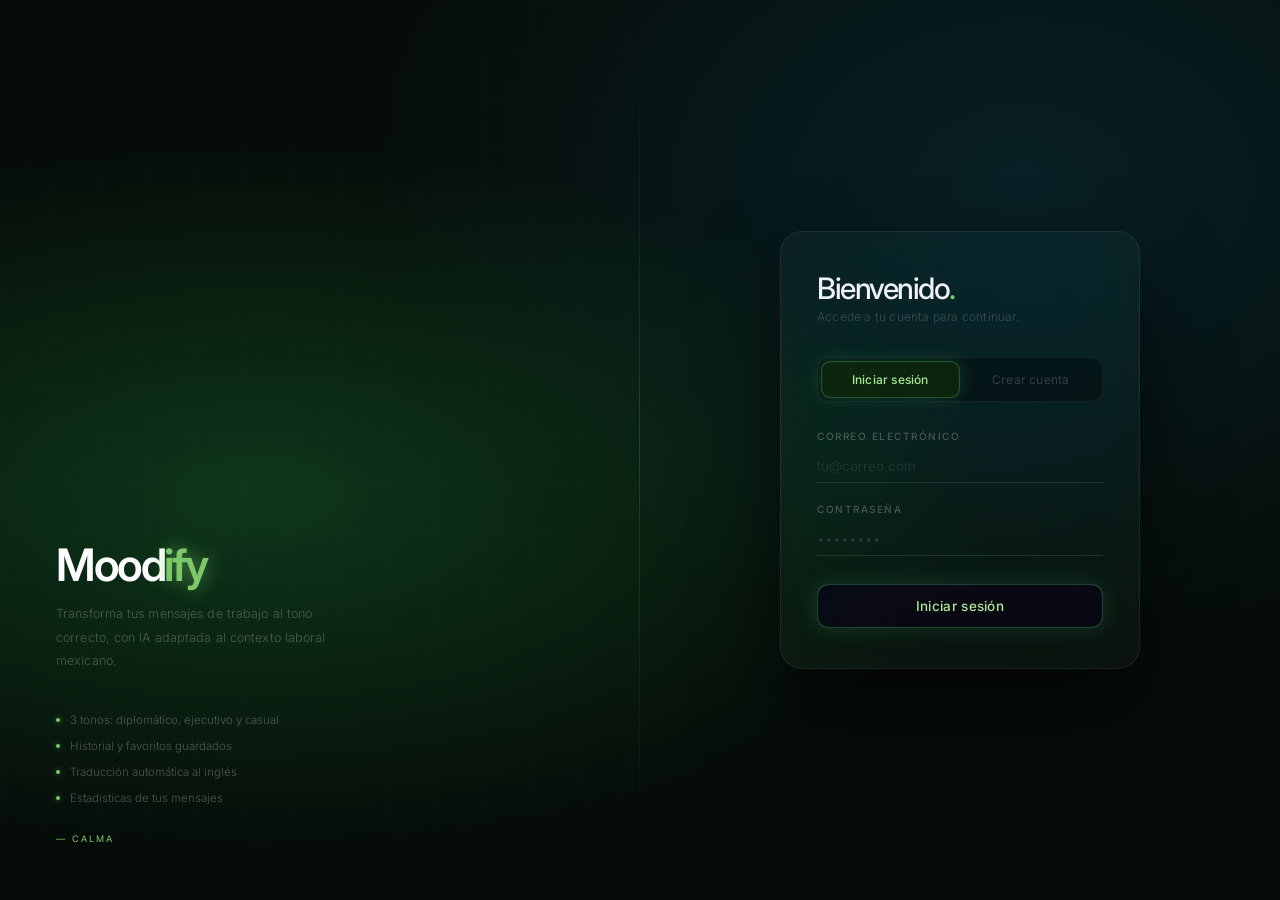
==== frontend/app.html @ ac83b58a "Add FastAPI backend, LLM agent and frontend Introduce full Moodify backend and frontend scaffold. Ad" ====
<!DOCTYPE html>
<html lang="es">
<head>
  <meta charset="UTF-8">
  <meta name="viewport" content="width=device-width, initial-scale=1.0">
  <title>Moodify</title>
  <link rel="stylesheet" href="css/app.css">
</head>
<body>

<!-- Overlay de carga -->
<div id="moodify-overlay">
  <div class="overlay-eyes">
    <div class="ov-eye-unit">
      <div class="ov-brow"></div>
      <div class="ov-eye"><div class="ov-pupil"></div></div>
    </div>
    <div class="ov-eye-unit">
      <div class="ov-brow" style="animation-delay:0.15s"></div>
      <div class="ov-eye"><div class="ov-pupil"></div></div>
    </div>
  </div>
  <div class="dot-bar-wrap">
    <div class="dot-bar-track">
      <div class="dot-bar-progress" id="ov-prog"></div>
      <div class="dot-bar-dot" id="ov-dot" style="left:0%"></div>
    </div>
    <div class="dot-bar-meta">
      <span class="dot-bar-phase" id="ov-phase">INICIANDO</span>
      <span class="dot-bar-pct"   id="ov-pct">0%</span>
    </div>
  </div>
</div>

<!-- Nav -->
<nav class="top-nav" id="top-nav">
  <div class="nav-tabs" id="nav-tabs">
    <button class="nav-tab active" data-tab="transformar" onclick="switchPanel('transformar')">✦ Transformar</button>
    <button class="nav-tab"        data-tab="historial"   onclick="switchPanel('historial')">📋 Historial</button>
    <button class="nav-tab"        data-tab="favoritos"   onclick="switchPanel('favoritos')">★ Favoritos</button>
    <button class="nav-tab locked" data-tab="estadisticas" id="tab-stats">📊 Estadísticas</button>
  </div>
  <div class="nav-right">
    <div class="nav-dot"></div>
    <span class="nav-username" id="nav-username">@usuario</span>
    <button class="btn-nav-logout" onclick="doLogout()">Cerrar sesión</button>
  </div>
</nav>

<!-- ════════════════════════════════════
     PANEL: TRANSFORMAR
════════════════════════════════════ -->
<div class="main-wrap app-panel active" id="panel-transformar">

  <div class="moodify-header">
    <div class="moodify-titulo">
      M<span class="eyes-inline">
        <span class="eye-unit"><span class="brow"></span><span class="eye" id="eye1"></span></span>
        <span class="eye-unit"><span class="brow"></span><span class="eye" id="eye2"></span></span>
      </span>DIFY
    </div>
    <div class="moodify-sub"><span class="moodify-sub-accent">▸</span> REESCRITURA INTELIGENTE CON IA</div>
  </div>

  <div class="transform-grid">
    <!-- Columna izquierda -->
    <div>
      <textarea
        class="textarea-main"
        id="msg-input"
        placeholder="Escribe aquí tu mensaje — con groserías, slang, emojis o como salga..."
        oninput="onInputChange()"
        onkeydown="if(event.ctrlKey&&event.key==='Enter')doTransform()"
      ></textarea>
      <button class="btn-transform" onclick="doTransform()">Transformar ✦</button>

      <!-- Detector de idioma -->
      <div class="detector-box" id="detector-box">
        <div class="det-neutral">🌐 Idioma — Escribe para detectar</div>
      </div>

      <!-- Asesor emocional -->
      <div class="clippy-wrap" id="clippy-wrap" style="display:none;">
        <div class="clippy-header">
          <span class="clip-dot"></span> MOODIFY DICE
        </div>
        <div id="clippy-items"></div>
      </div>
    </div>

    <!-- Columna derecha -->
    <div>
      <!-- Barra de idioma de salida -->
      <div class="lang-bar">
        <span class="lang-label">🌐 Salida en</span>
        <button class="lang-btn on" id="btn-es" onclick="selectLang('es')">✓ ES 🇲🇽</button>
        <button class="lang-btn"   id="btn-en" onclick="selectLang('en')">EN 🇺🇸</button>
        <button class="btn-translate" onclick="doTranslate()">Traducir ✦</button>
      </div>

      <div class="outputs-label">— VERSIONES ADAPTADAS</div>

      <!-- Diplomático -->
      <div class="output-section">
        <div class="output-header oh-dipl">
          <span class="tone-badge badge-dipl">🤝 Diplomático</span>
        </div>
        <div class="output-body ob-dipl" id="out-dipl">
          <span class="output-placeholder">La versión diplomática aparecerá aquí...</span>
          <button class="copy-btn" onclick="copyText('out-dipl')" style="display:none;">Copiar</button>
        </div>
      </div>

      <!-- Ejecutivo -->
      <div class="output-section">
        <div class="output-header oh-ejec">
          <span class="tone-badge badge-ejec">💼 Ejecutivo</span>
        </div>
        <div class="output-body ob-ejec" id="out-ejec">
          <span class="output-placeholder">La versión ejecutiva aparecerá aquí...</span>
          <button class="copy-btn" onclick="copyText('out-ejec')" style="display:none;">Copiar</button>
        </div>
      </div>

      <!-- Casual -->
      <div class="output-section">
        <div class="output-header oh-casu">
          <span class="tone-badge badge-casu">😊 Casual</span>
        </div>
        <div class="output-body ob-casu" id="out-casu">
          <span class="output-placeholder">La versión casual aparecerá aquí...</span>
          <button class="copy-btn" onclick="copyText('out-casu')" style="display:none;">Copiar</button>
        </div>
      </div>
    </div>
  </div>
</div>

<!-- ════════════════════════════════════
     PANEL: HISTORIAL
════════════════════════════════════ -->
<div class="main-wrap app-panel" id="panel-historial">
  <div class="section-wrap">
    <button class="back-btn" onclick="switchPanel('transformar')">← Volver a Transformar</button>
    <div class="section-title">— HISTORIAL DE MENSAJES</div>
    <div id="historial-content"><div class="empty-state">Cargando...</div></div>
  </div>
</div>

<!-- ════════════════════════════════════
     PANEL: FAVORITOS
════════════════════════════════════ -->
<div class="main-wrap app-panel" id="panel-favoritos">
  <div class="section-wrap">
    <button class="back-btn" onclick="switchPanel('transformar')">← Volver a Transformar</button>
    <div class="section-title">— FAVORITOS</div>
    <div id="favoritos-content"><div class="empty-state">Cargando...</div></div>
  </div>
</div>

<!-- ════════════════════════════════════
     PANEL: ESTADÍSTICAS
════════════════════════════════════ -->
<div class="main-wrap app-panel" id="panel-estadisticas">
  <div class="section-wrap">
    <button class="back-btn" onclick="switchPanel('transformar')">← Volver a Transformar</button>
    <div class="section-title">— TUS ESTADÍSTICAS</div>
    <div id="stats-content"><div class="empty-state">Cargando...</div></div>
  </div>
</div>

<script src="js/app.js"></script>
<script src="js/historial.js"></script>
</body>
</html>
---- frontend/css/app.css ----
@import url('https://fonts.googleapis.com/css2?family=Plus+Jakarta+Sans:wght@300;400;500;600;800;900&family=Space+Mono:wght@400;700&family=Syne:wght@700;800&display=swap');

*, *::before, *::after { box-sizing: border-box; }
* { font-family: 'Plus Jakarta Sans', sans-serif; }
html, body { background: #F2F2F0; min-height: 100vh; }
body { padding: 0; margin: 0; }

/* ── Nav ── */
.top-nav {
    position: fixed; top: 0; left: 0; right: 0; z-index: 8500;
    background: rgba(8,12,10,0.97);
    backdrop-filter: blur(20px) saturate(1.5);
    -webkit-backdrop-filter: blur(20px) saturate(1.5);
    border-bottom: 1px solid rgba(184,240,0,0.1);
    display: flex; align-items: center; padding: 0 24px; height: 56px;
    box-shadow: 0 1px 0 rgba(184,240,0,0.04), 0 4px 24px rgba(0,0,0,0.5);
    color: white;
}
.nav-tabs { display: flex; gap: 2px; flex: 1; }
.nav-tab {
    background: transparent; border: none;
    border-radius: 8px; font-size: 12px; font-weight: 600;
    letter-spacing: 0.3px; color: rgba(255,255,255,0.4);
    padding: 8px 18px; cursor: pointer;
    font-family: 'Plus Jakarta Sans', sans-serif;
    transition: all 0.15s; white-space: nowrap;
}
.nav-tab:hover { color: rgba(255,255,255,0.75); background: rgba(255,255,255,0.06); }
.nav-tab.active { color: #B8F000; background: rgba(184,240,0,0.1); box-shadow: 0 0 0 1px rgba(184,240,0,0.15) inset; }
.nav-tab.locked { color: rgba(255,255,255,0.15); cursor: default; pointer-events: none; }
.nav-right { display: flex; align-items: center; gap: 12px; margin-left: auto; flex-shrink: 0; }
.nav-dot { width: 6px; height: 6px; border-radius: 50%; background: #B8F000; animation: nav-dot-pulse 3s ease-in-out infinite; }
@keyframes nav-dot-pulse { 0%,100%{box-shadow:0 0 0 0 rgba(184,240,0,0.4);} 50%{box-shadow:0 0 0 4px rgba(184,240,0,0);} }
.nav-username { font-size: 11px; color: rgba(255,255,255,0.4); font-family: 'Space Mono', monospace; letter-spacing: 0.5px; }
.btn-nav-logout {
    background: rgba(255,255,255,0.05); color: rgba(255,255,255,0.35);
    border: 1px solid rgba(255,255,255,0.1); border-radius: 8px;
    font-size: 11px; font-weight: 600; padding: 6px 14px; cursor: pointer;
    font-family: 'Plus Jakarta Sans', sans-serif; transition: all 0.15s;
}
.btn-nav-logout:hover { border-color: rgba(255,107,107,0.4); color: #FF6B6B; background: rgba(255,107,107,0.07); }

/* ── Overlay de carga ── */
#moodify-overlay {
    position: fixed; inset: 0; background: rgba(242,242,240,0.92);
    backdrop-filter: blur(12px); z-index: 9500; display: none;
    flex-direction: column; align-items: center; justify-content: center; gap: 28px;
}
#moodify-overlay.active { display: flex; animation: overlay-in 0.2s ease both; }
@keyframes overlay-in { from{opacity:0;} to{opacity:1;} }
.overlay-eyes { display: flex; gap: 16px; align-items: center; }
.ov-eye-unit { display: flex; flex-direction: column; align-items: center; gap: 6px; }
.ov-brow { width: 38px; height: 3.5px; border-radius: 3px; background: #B8F000; animation: ov-brow-pulse 0.9s ease-in-out infinite; }
.ov-eye {
    width: 50px; height: 50px; background: #0A0A0A; border-radius: 50%;
    border: 2.5px dashed #B8F000; display: flex; align-items: center; justify-content: center;
    animation: ov-eye-pulse 0.8s ease-in-out infinite, ov-border-spin 1s linear infinite;
    box-shadow: 0 0 0 3px rgba(184,240,0,0.15), 0 0 24px rgba(184,240,0,0.25);
}
.ov-pupil { width: 0; height: 0; animation: ov-orbit 0.6s linear infinite; border-radius: 50%; box-shadow: 10px 0 0 4px #B8F000,-10px 0 0 3px rgba(184,240,0,0.4),0 10px 0 3px rgba(184,240,0,0.2),0 -10px 0 3px rgba(184,240,0,0.1); }
@keyframes ov-eye-pulse { 0%,100%{box-shadow:0 0 0 3px rgba(184,240,0,0.15),0 0 20px rgba(184,240,0,0.2);} 50%{box-shadow:0 0 0 6px rgba(184,240,0,0.25),0 0 36px rgba(184,240,0,0.45);} }
@keyframes ov-border-spin { from{border-color:#B8F000 rgba(184,240,0,0.25) rgba(184,240,0,0.1) rgba(184,240,0,0.25);} to{border-color:rgba(184,240,0,0.25) #B8F000 rgba(184,240,0,0.25) rgba(184,240,0,0.1);} }
@keyframes ov-orbit { 0%{box-shadow:10px 0 0 4px #B8F000,-10px 0 0 3px rgba(184,240,0,0.35),0 10px 0 3px rgba(184,240,0,0.15),0 -10px 0 3px rgba(184,240,0,0.08);} 25%{box-shadow:0 10px 0 4px #B8F000,10px 0 0 3px rgba(184,240,0,0.35),-10px 0 0 3px rgba(184,240,0,0.15),0 -10px 0 3px rgba(184,240,0,0.08);} 50%{box-shadow:-10px 0 0 4px #B8F000,0 10px 0 3px rgba(184,240,0,0.35),10px 0 0 3px rgba(184,240,0,0.15),0 -10px 0 3px rgba(184,240,0,0.08);} 75%{box-shadow:0 -10px 0 4px #B8F000,-10px 0 0 3px rgba(184,240,0,0.35),0 10px 0 3px rgba(184,240,0,0.15),10px 0 0 3px rgba(184,240,0,0.08);} 100%{box-shadow:10px 0 0 4px #B8F000,-10px 0 0 3px rgba(184,240,0,0.35),0 10px 0 3px rgba(184,240,0,0.15),0 -10px 0 3px rgba(184,240,0,0.08);} }
@keyframes ov-brow-pulse { 0%,100%{transform:translateY(0);} 50%{transform:translateY(-3px);} }

.dot-bar-wrap { width: 240px; }
.dot-bar-track { height: 2px; background: rgba(0,0,0,0.1); border-radius: 2px; position: relative; }
.dot-bar-progress { position: absolute; left: 0; top: 0; height: 100%; background: rgba(184,240,0,0.5); border-radius: 2px; transition: width 0.3s ease; }
.dot-bar-dot { position: absolute; top: 50%; transform: translate(-50%,-50%); width: 13px; height: 13px; background: #B8F000; border-radius: 50%; transition: left 0.3s ease; animation: dot-breathe 1.4s ease-in-out infinite; }
@keyframes dot-breathe { 0%,100%{box-shadow:0 0 10px rgba(184,240,0,0.8);} 50%{box-shadow:0 0 20px rgba(184,240,0,1);} }
.dot-bar-meta { display: flex; justify-content: space-between; margin-top: 8px; }
.dot-bar-phase { font-family: 'Space Mono', monospace; font-size: 9px; color: rgba(184,240,0,0.9); letter-spacing: 2.5px; text-transform: uppercase; }
.dot-bar-pct   { font-family: 'Space Mono', monospace; font-size: 11px; font-weight: 700; color: #B8F000; }

/* ── Contenido principal ── */
.main-wrap { padding-top: 70px; max-width: 1200px; margin: 0 auto; padding-left: 2.5rem; padding-right: 2.5rem; padding-bottom: 3rem; }

/* ── Header logo ── */
.moodify-header { padding: 2rem 0 1rem; text-align: center; display: flex; flex-direction: column; align-items: center; }
.moodify-titulo {
    font-family: 'Syne', sans-serif;
    font-size: 5rem; font-weight: 800; color: #111;
    margin: 0; letter-spacing: -6px; line-height: 0.85;
    display: flex; align-items: center; text-transform: uppercase;
}
.moodify-sub { font-size: 0.58rem; color: #AAAAAA; margin: 14px 0 0; letter-spacing: 5px; text-transform: uppercase; font-weight: 700; font-family: 'Space Mono', monospace; }
.moodify-sub-accent { color: #B8F000; }

.eyes-inline { display: inline-flex; align-items: center; gap: 8px; position: relative; top: 2px; margin: 0 5px; }
.eye-unit { display: inline-flex; flex-direction: column; align-items: center; gap: 4px; }
.brow { width: 30px; height: 3px; border-radius: 3px; background: #111; }
.eye { width: 38px; height: 38px; background: #FFF; border: 2.5px solid #111; border-radius: 50%; display: flex; align-items: center; justify-content: center; position: relative; overflow: hidden; }
.eye::after { content: ''; position: absolute; width: 13px; height: 13px; border-radius: 50%; background: #111; animation: look-default 8s ease-in-out infinite; }
#eye1 { animation: blink-a 5s ease-in-out infinite; }
#eye2 { animation: blink-b 5s ease-in-out infinite 0.35s; }
@keyframes blink-a { 0%,78%,100%{transform:scaleY(1);} 84%{transform:scaleY(0.05);} 89%{transform:scaleY(1);} }
@keyframes blink-b { 0%,80%,100%{transform:scaleY(1);} 86%{transform:scaleY(0.05);} 91%{transform:scaleY(1);} }
@keyframes look-default { 0%,30%{transform:translate(0,0);} 40%{transform:translate(4px,-3px);} 55%{transform:translate(-4px,1px);} 70%{transform:translate(2px,3px);} 85%,100%{transform:translate(0,0);} }

/* ── Grid de dos columnas ── */
.transform-grid { display: grid; grid-template-columns: 1fr 1fr; gap: 20px; }

/* ── Textarea ── */
.textarea-main {
    width: 100%; background: #FFFFFF; color: #111;
    border: 1.5px solid #E5E5E3; border-radius: 10px;
    font-size: 13.5px; line-height: 1.65; caret-color: #B8F000;
    padding: 14px; resize: vertical; min-height: 160px;
    font-family: 'Plus Jakarta Sans', sans-serif;
    outline: none; transition: border-color 0.2s, box-shadow 0.2s;
}
.textarea-main::placeholder { color: #BBBBBB; }
.textarea-main:focus { border-color: rgba(184,240,0,0.5); box-shadow: 0 0 0 3px rgba(184,240,0,0.08); }

/* ── Botón transformar ── */
.btn-transform {
    background: #111; color: #B8F000; border: none; border-radius: 10px;
    font-weight: 800; font-size: 0.78rem; width: 100%; padding: 14px;
    margin-top: 10px; cursor: pointer; letter-spacing: 2px; text-transform: uppercase;
    transition: all 0.22s ease; font-family: 'Plus Jakarta Sans', sans-serif;
}
.btn-transform:hover { background: #1A1A1A; transform: translateY(-1px); box-shadow: 0 6px 24px rgba(0,0,0,0.2); }

/* ── Detector de idioma ── */
.detector-box { background: #FFFFFF; border: 1.5px solid #E5E5E3; border-radius: 10px; padding: 12px 14px; margin-top: 12px; }
.det-row { display: flex; justify-content: space-between; align-items: center; margin-bottom: 7px; }
.det-label { font-size: 8px; font-weight: 700; color: #AAAAAA; text-transform: uppercase; letter-spacing: 2.5px; font-family: 'Space Mono', monospace; }
.det-idioma { font-size: 11px; font-weight: 700; color: #111; font-family: 'Space Mono', monospace; }
.det-barra-bg { background: #F0F0EE; border-radius: 2px; height: 2px; width: 100%; margin-bottom: 6px; overflow: hidden; }
.det-barra-fill { height: 2px; border-radius: 2px; transition: width 0.6s; }
.det-conf { font-size: 8px; color: #BBBBBB; margin-bottom: 8px; font-family: 'Space Mono', monospace; }
.det-prev-label { font-size: 8px; font-weight: 700; color: #BBBBBB; text-transform: uppercase; letter-spacing: 2.5px; margin-bottom: 5px; font-family: 'Space Mono', monospace; }
.det-prev-box { font-size: 11.5px; color: #666; line-height: 1.65; background: #F8F8F6; border-radius: 6px; padding: 8px 10px; border-left: 2px solid #B8F000; font-style: italic; }
.det-placeholder { font-size: 9px; color: #CCCCCC; font-style: italic; font-family: 'Space Mono', monospace; }
.det-neutral { color: #BBBBBB; font-size: 11px; display: flex; gap: 8px; align-items: center; font-family: 'Space Mono', monospace; }

/* ── Asesor emocional ── */
.clippy-wrap {
    background: rgba(250,255,240,0.8);
    backdrop-filter: blur(12px);
    border: 1px solid rgba(184,240,0,0.2);
    border-radius: 14px; padding: 16px 18px; margin-top: 12px; min-height: 52px;
    position: relative; overflow: hidden;
}
.clippy-wrap::before {
    content: ''; position: absolute; top: 0; left: 0; right: 0; height: 1px;
    background: linear-gradient(90deg, transparent, rgba(184,240,0,0.3), transparent);
}
.clippy-header {
    font-family: 'Space Mono', monospace; font-size: 8px; font-weight: 700;
    color: #6A9000; text-transform: uppercase; letter-spacing: 2.5px;
    margin-bottom: 10px; display: flex; align-items: center; gap: 6px;
}
.clip-dot { width: 5px; height: 5px; border-radius: 50%; background: #B8F000; flex-shrink: 0; animation: cb-dot-pulse 2s ease-in-out infinite; }
@keyframes cb-dot-pulse { 0%,100%{opacity:1;transform:scale(1);} 50%{opacity:0.3;transform:scale(0.8);} }
.clip-item { display: flex; gap: 10px; align-items: flex-start; margin-bottom: 10px; padding-bottom: 10px; border-bottom: 1px solid rgba(184,240,0,0.1); }
.clip-item:last-child { margin-bottom: 0; padding-bottom: 0; border-bottom: none; }
.clip-icon { font-size: 16px; flex-shrink: 0; margin-top: 1px; }
.clip-title { font-size: 12px; font-weight: 700; color: #3A5800; margin-bottom: 3px; }
.clip-text  { font-size: 11.5px; color: #5A7020; line-height: 1.6; }

/* ── Barra de idioma de salida ── */
.lang-bar {
    display: flex; align-items: center; gap: 8px; flex-wrap: wrap;
    padding: 8px 12px; background: #FFFFFF; border: 1.5px solid #E5E5E3;
    border-radius: 10px; margin-bottom: 14px;
}
.lang-label { font-size: 8px; font-weight: 700; color: #AAAAAA; text-transform: uppercase; letter-spacing: 2.5px; font-family: 'Space Mono', monospace; }
.lang-btn {
    background: transparent; border: 1.5px solid #E0E0DE; color: #AAAAAA;
    border-radius: 6px; font-size: 10px; font-weight: 700; padding: 4px 12px;
    cursor: pointer; transition: all 0.15s; letter-spacing: 1px; font-family: 'Space Mono', monospace;
}
.lang-btn.on { background: #111; color: #B8F000; border-color: #111; }
.btn-translate {
    margin-left: auto; background: transparent; color: #999;
    border: 1.5px solid #E0E0DE; border-radius: 6px; font-weight: 700; font-size: 9px;
    padding: 5px 12px; cursor: pointer; letter-spacing: 1.5px; text-transform: uppercase;
    transition: all 0.15s; font-family: 'Space Mono', monospace;
}
.btn-translate:hover { background: #111; color: #B8F000; border-color: #111; }

/* ── Outputs ── */
.outputs-label { color: #BBBBBB; font-size: 0.58rem; font-weight: 700; text-transform: uppercase; letter-spacing: 4px; margin-bottom: 1rem; padding-bottom: 8px; border-bottom: 1.5px solid #E5E5E3; font-family: 'Space Mono', monospace; }
.output-section { display: flex; flex-direction: column; margin-bottom: 12px; }
.output-header { border-radius: 8px 8px 0 0; padding: 8px 14px 6px; display: flex; align-items: center; gap: 8px; }
.oh-dipl { background: #EEF4FD; border: 1.5px solid #C5D9F0; border-bottom: none; }
.oh-ejec { background: #F6FDE5; border: 1.5px solid #DAEEA0; border-bottom: none; }
.oh-casu { background: #FDF6EE; border: 1.5px solid #F0D9BB; border-bottom: none; }
.tone-badge { display: inline-block; font-size: 9px; font-weight: 700; text-transform: uppercase; letter-spacing: 1.5px; padding: 3px 9px; border-radius: 4px; font-family: 'Space Mono', monospace; }
.badge-dipl { background: rgba(61,126,204,0.12); color: #2A60A8; }
.badge-ejec { background: rgba(135,194,0,0.15);  color: #5A8500; }
.badge-casu { background: rgba(212,130,10,0.12); color: #B06500; }
.output-body {
    border-radius: 0 0 8px 8px; padding: 12px 14px;
    font-size: 13px; line-height: 1.65; color: #333;
    min-height: 70px; position: relative;
}
.ob-dipl { background: #FAFDFF; border: 1.5px solid #C5D9F0; border-top: none; border-left: 3px solid #3D7ECC; }
.ob-ejec { background: #FDFFF5; border: 1.5px solid #DAEEA0; border-top: none; border-left: 3px solid #87C200; }
.ob-casu { background: #FFFDF9; border: 1.5px solid #F0D9BB; border-top: none; border-left: 3px solid #D4820A; }
.output-placeholder { color: #CCCCCC; font-style: italic; font-size: 12px; }
.copy-btn {
    position: absolute; top: 8px; right: 8px; background: #F5F5F3;
    border: 1.5px solid #E0E0DE; color: #999; border-radius: 6px;
    font-size: 11px; padding: 4px 10px; cursor: pointer; transition: all 0.15s;
    font-family: 'Space Mono', monospace;
}
.copy-btn:hover { background: #111; border-color: #111; color: #B8F000; }

/* ── Historial / Favoritos ── */
.section-wrap { padding-bottom: 40px; }
.back-btn {
    display: inline-flex; align-items: center; gap: 8px;
    background: rgba(255,255,255,0.6); border: 1px solid #E5E5E3;
    border-radius: 8px; padding: 8px 16px; font-size: 12px; font-weight: 600;
    color: #555; cursor: pointer; transition: all 0.15s; margin-bottom: 20px;
    backdrop-filter: blur(8px);
}
.back-btn:hover { background: #FFF; border-color: #C8C8C6; color: #111; }
.section-title { color: #BBBBBB; font-size: 0.58rem; font-weight: 700; text-transform: uppercase; letter-spacing: 4px; margin-bottom: 1rem; padding-bottom: 8px; border-bottom: 1.5px solid #E5E5E3; font-family: 'Space Mono', monospace; }

.hist-item { background: #FFF; border: 1px solid #E8E8E6; border-radius: 12px; padding: 16px 18px; margin-bottom: 12px; transition: border-color 0.2s, box-shadow 0.2s; }
.hist-item:hover { border-color: #C8C8C6; box-shadow: 0 4px 16px rgba(0,0,0,0.06); }
.hist-meta { display: flex; align-items: center; gap: 8px; margin-bottom: 10px; flex-wrap: wrap; }
.hist-badge { font-size: 9px; font-weight: 700; text-transform: uppercase; letter-spacing: 1px; padding: 3px 9px; border-radius: 5px; font-family: 'Space Mono', monospace; }
.hist-badge-solicitud  { background: rgba(61,126,204,0.1);   color: #2A60A8; }
.hist-badge-reporte    { background: rgba(135,194,0,0.12);   color: #5A8500; }
.hist-badge-comunicado { background: rgba(212,130,10,0.1);   color: #B06500; }
.hist-badge-general    { background: rgba(100,100,100,0.08); color: #666; }
.hist-badge-queja      { background: rgba(200,50,50,0.08);   color: #AA2222; }
.hist-badge-aviso      { background: rgba(150,80,200,0.08);  color: #7733AA; }
.hist-badge-pregunta   { background: rgba(0,150,180,0.08);   color: #006688; }
.hist-time { font-size: 9px; color: #BBBBBB; font-family: 'Space Mono', monospace; margin-left: auto; }
.hist-original { font-size: 12px; color: #888; font-style: italic; margin-bottom: 10px; border-left: 2px solid #E0E0DE; padding-left: 12px; line-height: 1.6; }
.hist-versions { display: grid; grid-template-columns: 1fr 1fr 1fr; gap: 8px; margin-top: 8px; }
.hist-ver { background: #F8F8F6; border-radius: 8px; padding: 10px 12px; font-size: 11px; color: #555; line-height: 1.5; }
.hist-ver-label { font-size: 8px; font-weight: 700; color: #AAAAAA; letter-spacing: 1.5px; text-transform: uppercase; margin-bottom: 5px; font-family: 'Space Mono', monospace; }
.hist-fav-btn { background: transparent; border: 1px solid #E0E0DE; border-radius: 6px; font-size: 13px; padding: 4px 10px; cursor: pointer; transition: all 0.15s; color: #CCC; line-height: 1; }
.hist-fav-btn:hover { border-color: #B8F000; color: #B8F000; background: rgba(184,240,0,0.05); }
.hist-fav-btn.is-fav { color: #B8F000; border-color: rgba(184,240,0,0.4); background: rgba(184,240,0,0.08); }

/* ── Estadísticas ── */
.stats-lock { display: flex; flex-direction: column; align-items: center; justify-content: center; gap: 16px; padding: 60px 20px; text-align: center; }
.stats-lock-icon { font-size: 3rem; }
.stats-lock-title { font-size: 1.1rem; font-weight: 800; color: #111; }
.stats-lock-sub { font-size: 13px; color: #888; max-width: 340px; line-height: 1.7; font-family: 'Space Mono', monospace; }
.stats-progress-bar { width: 280px; height: 4px; background: #E5E5E3; border-radius: 4px; overflow: hidden; }
.stats-progress-fill { height: 100%; background: #B8F000; border-radius: 4px; }
.stats-progress-label { font-size: 9px; color: #AAAAAA; font-family: 'Space Mono', monospace; letter-spacing: 2px; margin-top: 4px; }
.stats-grid { display: grid; grid-template-columns: 1fr 1fr; gap: 14px; margin-bottom: 20px; }
.stat-card { background: #FFF; border: 1px solid #E8E8E6; border-radius: 12px; padding: 18px; }
.stat-card-wide { grid-column: 1 / -1; }
.stat-num { font-size: 2rem; font-weight: 900; color: #111; letter-spacing: -2px; line-height: 1; }
.stat-label { font-size: 9px; color: #AAAAAA; text-transform: uppercase; letter-spacing: 2px; font-family: 'Space Mono', monospace; margin-top: 5px; }
.stat-bar-row { display: flex; align-items: center; gap: 10px; margin-bottom: 9px; }
.stat-bar-label { font-size: 11px; color: #555; min-width: 100px; }
.stat-bar-track { flex: 1; height: 6px; background: #F0F0EE; border-radius: 4px; overflow: hidden; }
.stat-bar-fill { height: 100%; border-radius: 4px; transition: width 0.6s; }
.stat-bar-val { font-size: 10px; color: #888; font-family: 'Space Mono', monospace; min-width: 28px; text-align: right; }
.stat-section-title { font-size: 9px; font-weight: 700; color: #AAAAAA; text-transform: uppercase; letter-spacing: 2.5px; margin-bottom: 14px; font-family: 'Space Mono', monospace; border-bottom: 1px solid #F0F0EE; padding-bottom: 8px; }

/* ── Empty states ── */
.empty-state { text-align: center; padding: 48px; color: #AAAAAA; font-family: monospace; font-size: 12px; line-height: 2; }

/* ── Panel visibility ── */
.app-panel { display: none; }
.app-panel.active { display: block; }
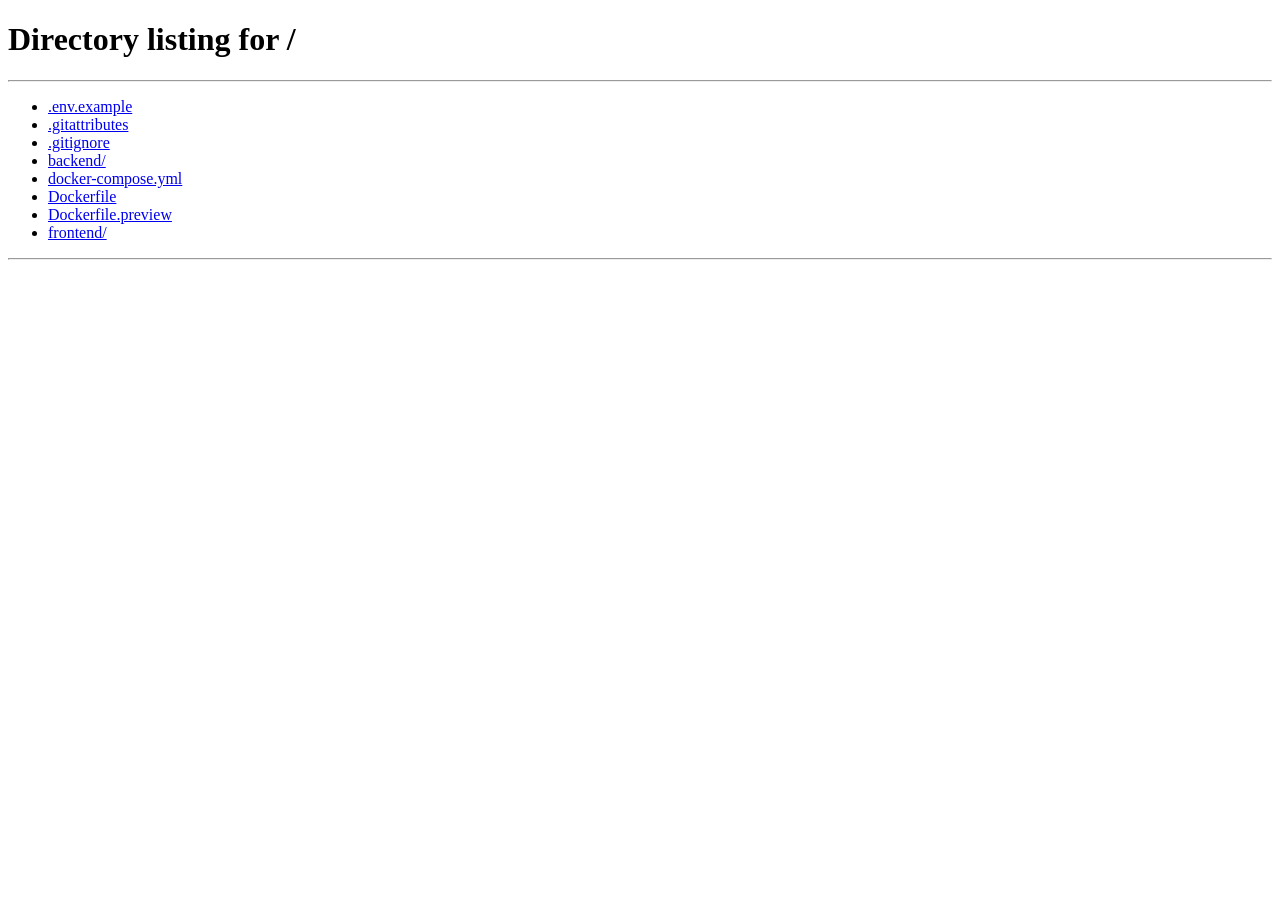
==== commit 8ab153d6: "Add profile API and frontend username fetch Backend: add GET /api/perfil endpoint that returns the a" ====
--- a/frontend/app.html
+++ b/frontend/app.html
@@ -141,7 +141,6 @@
 ════════════════════════════════════ -->
 <div class="main-wrap app-panel" id="panel-historial">
   <div class="section-wrap">
-    <button class="back-btn" onclick="switchPanel('transformar')">← Volver a Transformar</button>
     <div class="section-title">— HISTORIAL DE MENSAJES</div>
     <div id="historial-content"><div class="empty-state">Cargando...</div></div>
   </div>
@@ -152,7 +151,6 @@
 ════════════════════════════════════ -->
 <div class="main-wrap app-panel" id="panel-favoritos">
   <div class="section-wrap">
-    <button class="back-btn" onclick="switchPanel('transformar')">← Volver a Transformar</button>
     <div class="section-title">— FAVORITOS</div>
     <div id="favoritos-content"><div class="empty-state">Cargando...</div></div>
   </div>
@@ -163,7 +161,6 @@
 ════════════════════════════════════ -->
 <div class="main-wrap app-panel" id="panel-estadisticas">
   <div class="section-wrap">
-    <button class="back-btn" onclick="switchPanel('transformar')">← Volver a Transformar</button>
     <div class="section-title">— TUS ESTADÍSTICAS</div>
     <div id="stats-content"><div class="empty-state">Cargando...</div></div>
   </div>
